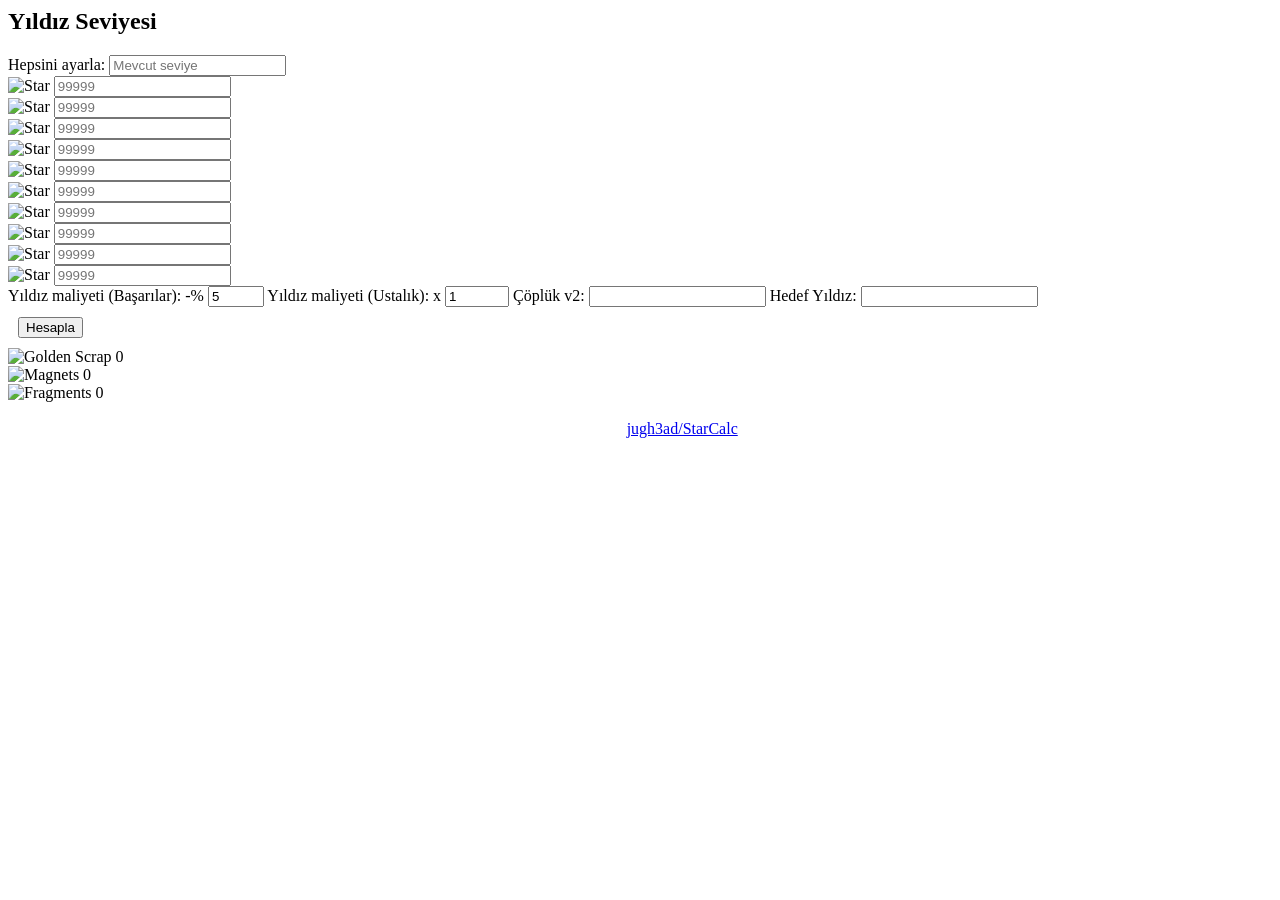
==== index.html @ fd8c0f7b "Update index.html" ====
<html xmlns="http://www.w3.org/1999/xhtml">

<head>
  <title>StarCalc</title>
  <meta name="viewport" content="width=device-width, initial-scale=1.0">
  <meta charset="UTF-8">
  <link type="text/css" rel="stylesheet" href="css/bootstrap.css" media="screen,projection" />
  <link type="text/css" rel="stylesheet" href="css/site.css" media="screen,projection" /> </head>

<body>
  <h2 class="text-center">Yıldız Seviyesi</h2>
  <div class="text-center">Hepsini ayarla:
    <input id="setAll" type="number" placeholder="Mevcut seviye" onkeyup="setAll()"> </div>
  <div class="d-grid gap-3">
    <div class="container">
      <div class="row d-flex justify-content-evenly">
        <div class="col starContainer">
          <label class="text-center"> <img class="starIcon" alt="Star">
            <input class="starInput centered" id="inpStar1" type="text" placeholder="99999" maxlength="5" onkeypress="isNumber(event)"> </label>
        </div>
        <div class="col starContainer">
          <label class="text-center"> <img class="starIcon" alt="Star">
            <input class="starInput centered" id="inpStar2" type="text" placeholder="99999" maxlength="5" onkeypress="isNumber(event)"> </label>
        </div>
      </div>
      <div class="row d-flex justify-content-evenly">
        <div class="col starContainer">
          <label class="text-center"> <img class="starIcon" alt="Star">
            <input class="starInput centered" id="inpStar3" type="text" placeholder="99999" maxlength="5" onkeypress="isNumber(event)"> </label>
        </div>
        <div class="col starContainer">
          <label class="text-center"> <img class="starIcon" alt="Star">
            <input class="starInput centered" id="inpStar4" type="text" placeholder="99999" maxlength="5" onkeypress="isNumber(event)"> </label>
        </div>
        <div class="col starContainer">
          <label class="text-center"> <img class="starIcon" alt="Star">
            <input class="starInput centered" id="inpStar5" type="text" placeholder="99999" maxlength="5" onkeypress="isNumber(event)"> </label>
        </div>
      </div>
      <div class="row d-flex justify-content-evenly">
        <div class="col starContainer">
          <label class="text-center"> <img class="starIcon" alt="Star">
            <input class="starInput centered" id="inpStar6" type="text" placeholder="99999" maxlength="5" onkeypress="isNumber(event)"> </label>
        </div>
        <div class="col starContainer">
          <label class="text-center"> <img class="starIcon" alt="Star">
            <input class="starInput centered" id="inpStar7" type="text" placeholder="99999" maxlength="5" onkeypress="isNumber(event)"> </label>
        </div>
        <div class="col starContainer">
          <label class="text-center"> <img class="starIcon" alt="Star">
            <input class="starInput centered" id="inpStar8" type="text" placeholder="99999" maxlength="5" onkeypress="isNumber(event)"> </label>
        </div>
      </div>
      <div class="row d-flex justify-content-evenly">
        <div class="col starContainer">
          <label class="text-center"> <img class="starIcon" alt="Star">
            <input class="starInput centered" id="inpStar9" type="text" placeholder="99999" maxlength="5" onkeypress="isNumber(event)"> </label>
        </div>
        <div class="col starContainer">
          <label class="text-center"> <img class="starIcon" alt="Star">
            <input class="starInput centered" id="inpStar10" type="text" placeholder="99999" maxlength="5" onkeypress="isNumber(event)"> </label>
        </div>
      </div>
    </div>
    <div class="input-group-sm">
      
      <label class="text-center"> <span class="h3 w-30">Yıldız maliyeti (Başarılar): -%</span>
        <input class="w-30" id="arch" type="number" placeholder="" value=5 min=0 max=5 step=0.1> </label>

      <label class="text-center"> <span class="h3 w-30">Yıldız maliyeti (Ustalık): x</span>
        <input class="w-30" id="master17" type="number" placeholder="" value=1 min=0 max=1 step=0.01> </label>
      
      <label class="text-center"> <span class="h3 w-30">Çöplük v2:</span>
        <input class="w-30" id="v2" type="number" placeholder=""> </label>
      <label class="text-center"> <span class="h3 w-30">Hedef Yıldız:</span>
        <input class="w-30" id="target" type="number" placeholder="" onkeyup="calculate() onchange="calculate()"> </label>
      <div class="text-center" style="padding: 10px;">
        <button class="btn btn-primary" onclick="calculate()">Hesapla</button>
      </div>
    </div>
    <div class="container">
      <div class="flex-column">
        <div class="flex-row"> <img class="gsIcon" alt="Golden Scrap">
          <label class="text-center"> <span class="h3 dispInput" id="gs">0</span> </label>
        </div>
        <div class="flex-row"> <img class="magIcon" alt="Magnets">
          <label class="text-center"> <span class="h3 dispInput" id="mag">0</span> </label>
        </div>
        <div class="flex-row"> <img class="fragmentIcon" alt="Fragments">
          <label class="text-center"> <span class="h3 dispInput" id="fragment">0</span> </label>
        </div>
      </div>
    </div>
  </div>
<br />
  <div style="color:white; text-align:center;">Forked from <a href="https://github.com/jugh3ad/StarCalc">jugh3ad/StarCalc</a> </div>
  <script type="text/javascript" src="js/bootstrap.bundle.js"></script>
  <script type="text/javascript" src="js/site.js"></script>
</body>

</html>
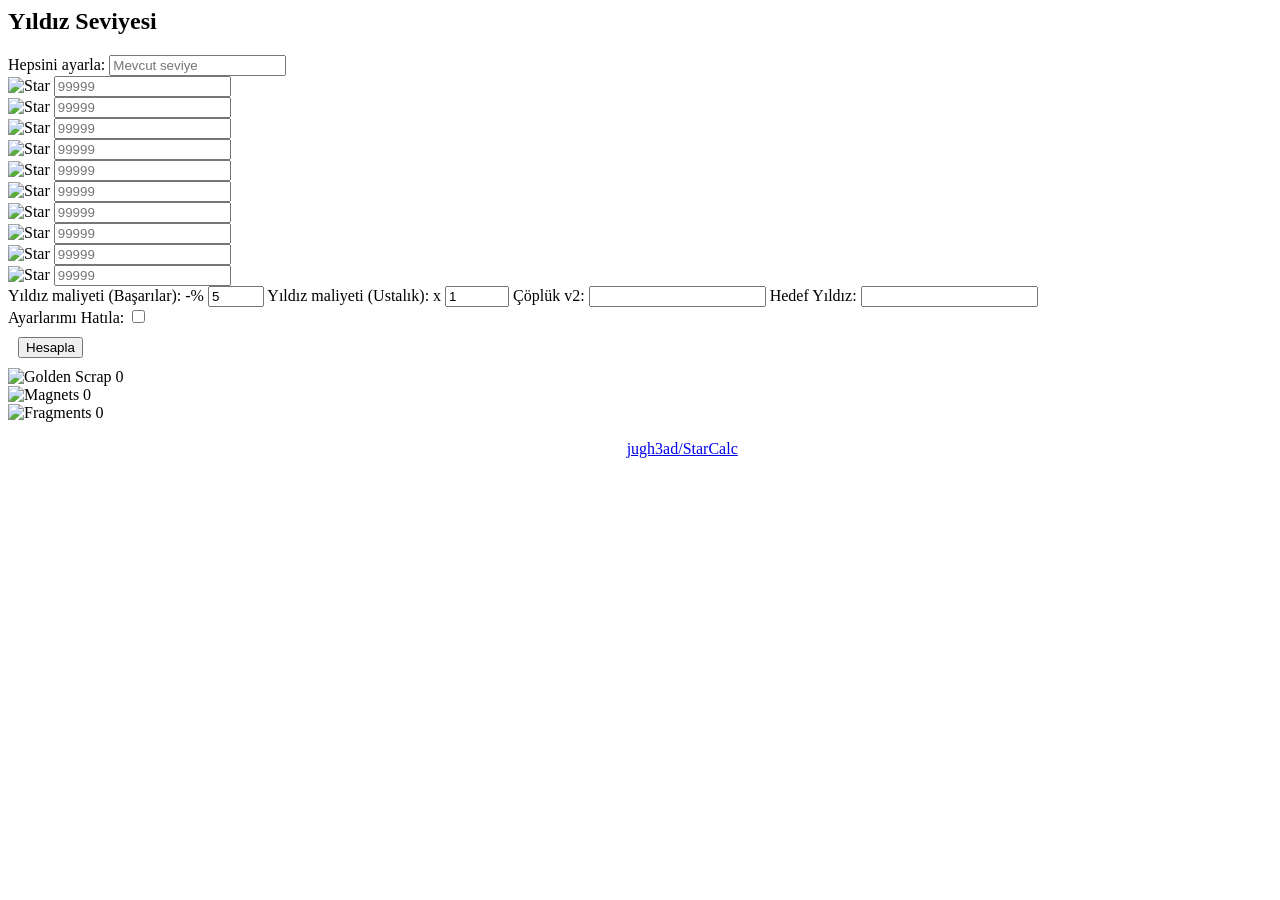
==== commit 5d947fb6: "Update index.html" ====
--- a/index.html
+++ b/index.html
@@ -10,7 +10,7 @@
 <body>
   <h2 class="text-center">Yıldız Seviyesi</h2>
   <div class="text-center">Hepsini ayarla:
-    <input id="setAll" type="number" placeholder="Mevcut seviye" onkeyup="setAll()"> </div>
+    <input id="setAll" type="number" placeholder="Mevcut seviye" onkeyup="setAll()" onchange="setAll()"> </div>
   <div class="d-grid gap-3">
     <div class="container">
       <div class="row d-flex justify-content-evenly">
@@ -73,7 +73,9 @@
       <label class="text-center"> <span class="h3 w-30">Çöplük v2:</span>
         <input class="w-30" id="v2" type="number" placeholder=""> </label>
       <label class="text-center"> <span class="h3 w-30">Hedef Yıldız:</span>
-        <input class="w-30" id="target" type="number" placeholder="" onkeyup="calculate() onchange="calculate()"> </label>
+        <input class="w-30" id="target" type="number" placeholder="" onkeyup="calculate()" onchange="calculate()"> </label>
+      <div class="text-center" ><span id = "lblSettings">Ayarlarımı Hatıla: </span>
+        <input id="rememberMe" type="checkbox" onchange="onRememberMeChange()"></div>
       <div class="text-center" style="padding: 10px;">
         <button class="btn btn-primary" onclick="calculate()">Hesapla</button>
       </div>
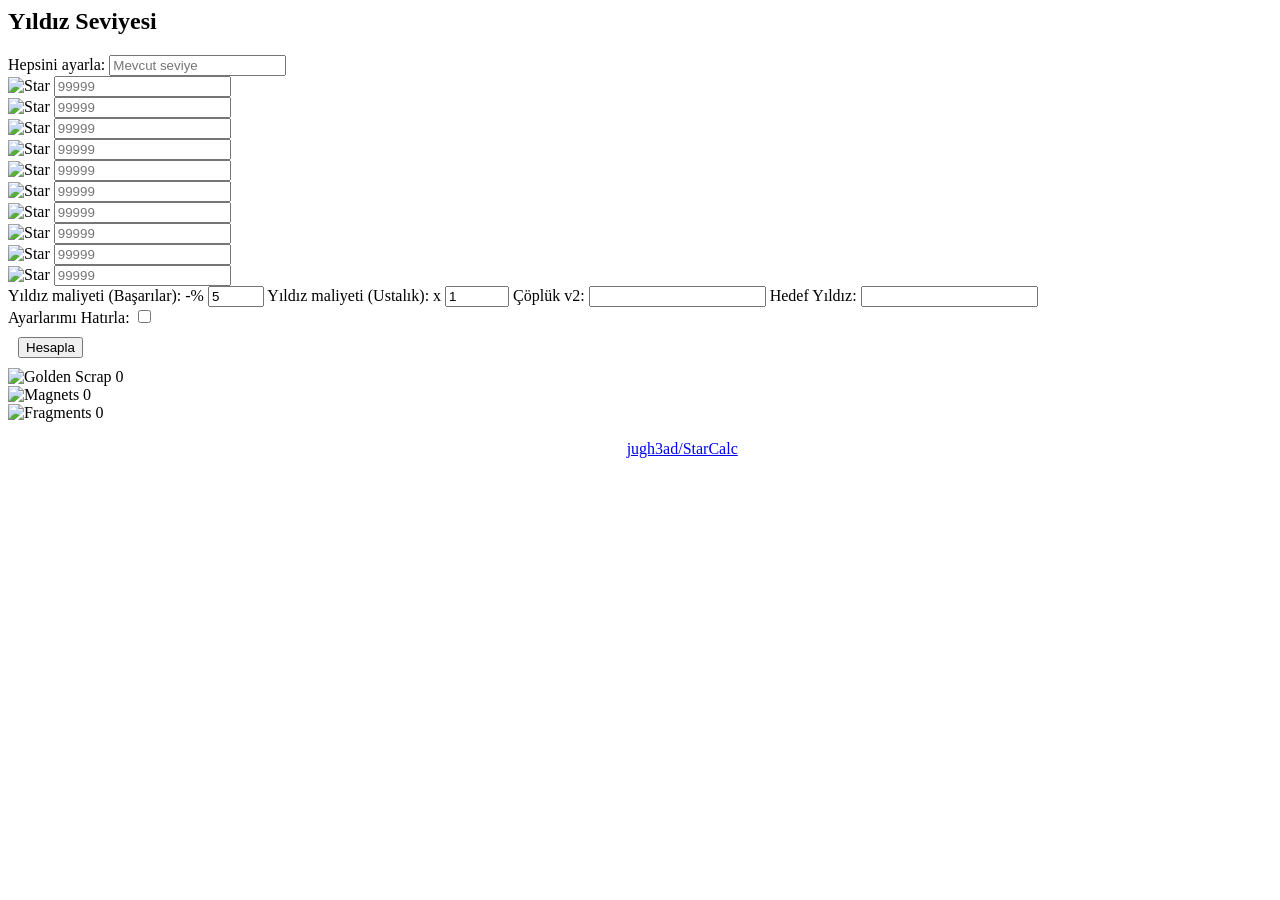
==== commit f5794867: "Update index.html" ====
--- a/index.html
+++ b/index.html
@@ -74,7 +74,7 @@
         <input class="w-30" id="v2" type="number" placeholder=""> </label>
       <label class="text-center"> <span class="h3 w-30">Hedef Yıldız:</span>
         <input class="w-30" id="target" type="number" placeholder="" onkeyup="calculate()" onchange="calculate()"> </label>
-      <div class="text-center" ><span id = "lblSettings">Ayarlarımı Hatıla: </span>
+      <div class="text-center"><span id="lblSettings">Ayarlarımı Hatırla: </span>
         <input id="rememberMe" type="checkbox" onchange="onRememberMeChange()"></div>
       <div class="text-center" style="padding: 10px;">
         <button class="btn btn-primary" onclick="calculate()">Hesapla</button>
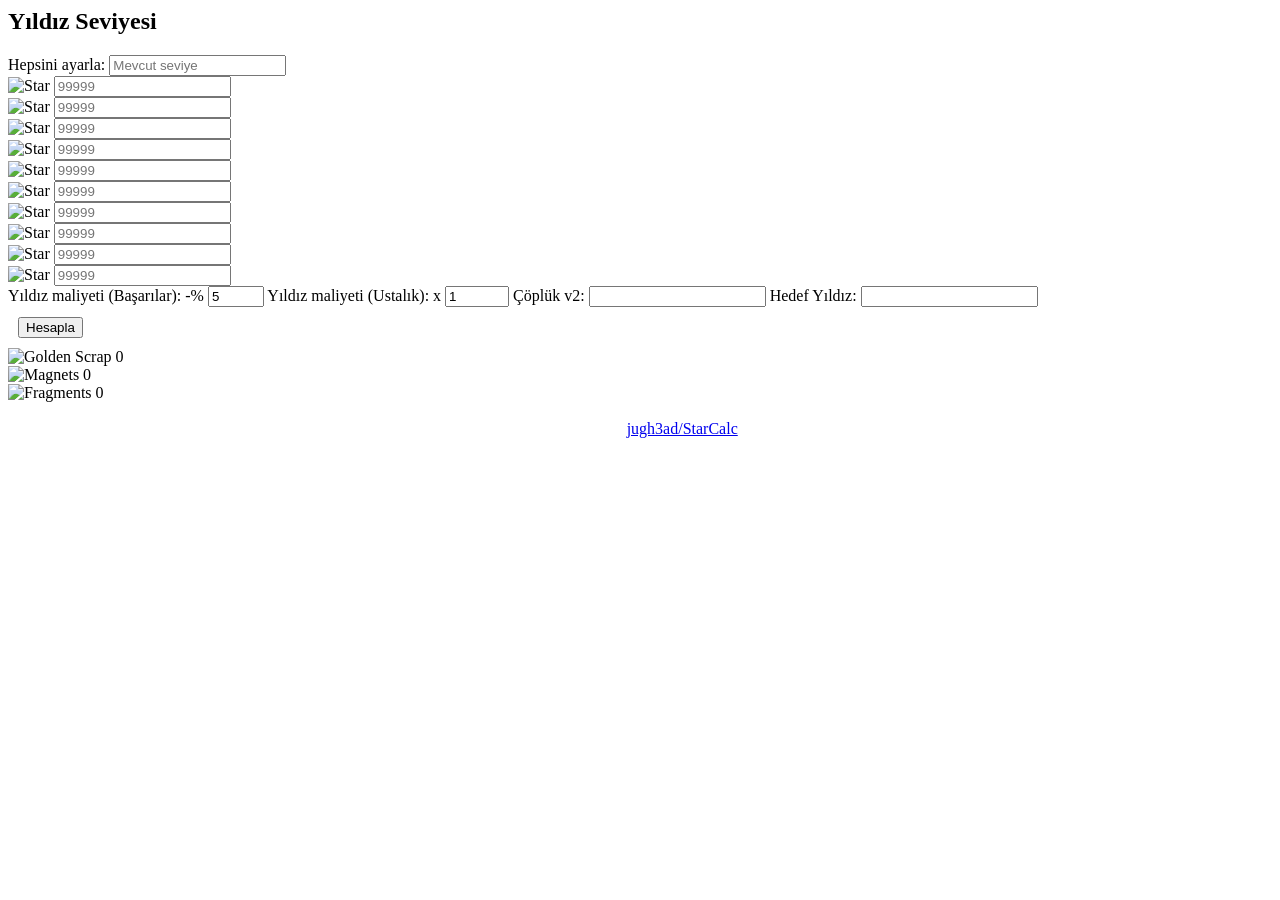
==== commit 6ff8ab7b: "Update index.html" ====
--- a/index.html
+++ b/index.html
@@ -74,8 +74,6 @@
         <input class="w-30" id="v2" type="number" placeholder=""> </label>
       <label class="text-center"> <span class="h3 w-30">Hedef Yıldız:</span>
         <input class="w-30" id="target" type="number" placeholder="" onkeyup="calculate()" onchange="calculate()"> </label>
-      <div class="text-center"><span id="lblSettings">Ayarlarımı Hatırla: </span>
-        <input id="rememberMe" type="checkbox" onchange="onRememberMeChange()"></div>
       <div class="text-center" style="padding: 10px;">
         <button class="btn btn-primary" onclick="calculate()">Hesapla</button>
       </div>
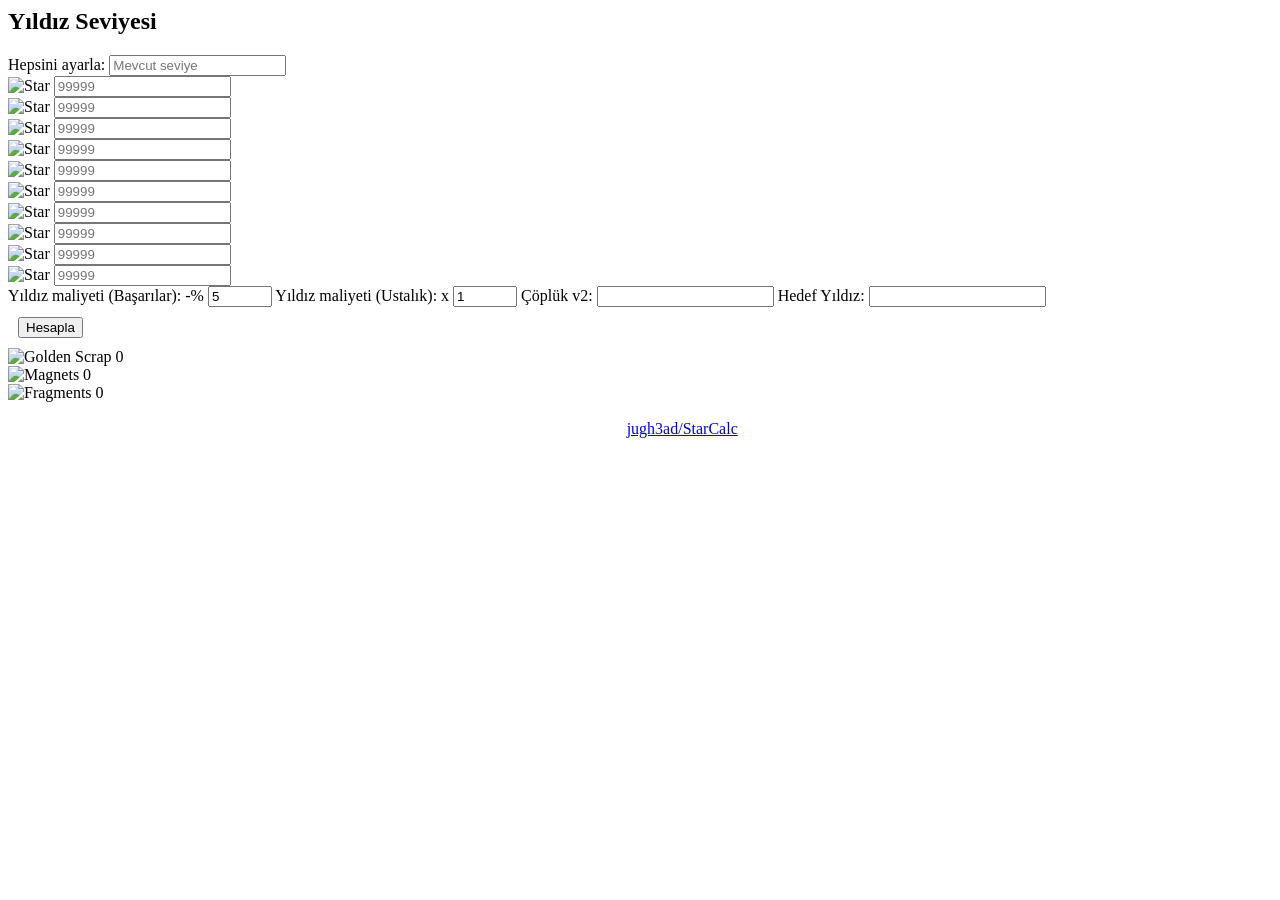
==== commit 7ffe6ff1: "Update index.html" ====
--- a/index.html
+++ b/index.html
@@ -65,7 +65,7 @@
     <div class="input-group-sm">
       
       <label class="text-center"> <span class="h3 w-30">Yıldız maliyeti (Başarılar): -%</span>
-        <input class="w-30" id="arch" type="number" placeholder="" value=5 min=0 max=5 step=0.1> </label>
+        <input class="w-30" id="arch" type="number" placeholder="" value=5 min=0 max=20 step=0.1> </label>
 
       <label class="text-center"> <span class="h3 w-30">Yıldız maliyeti (Ustalık): x</span>
         <input class="w-30" id="master17" type="number" placeholder="" value=1 min=0 max=1 step=0.01> </label>
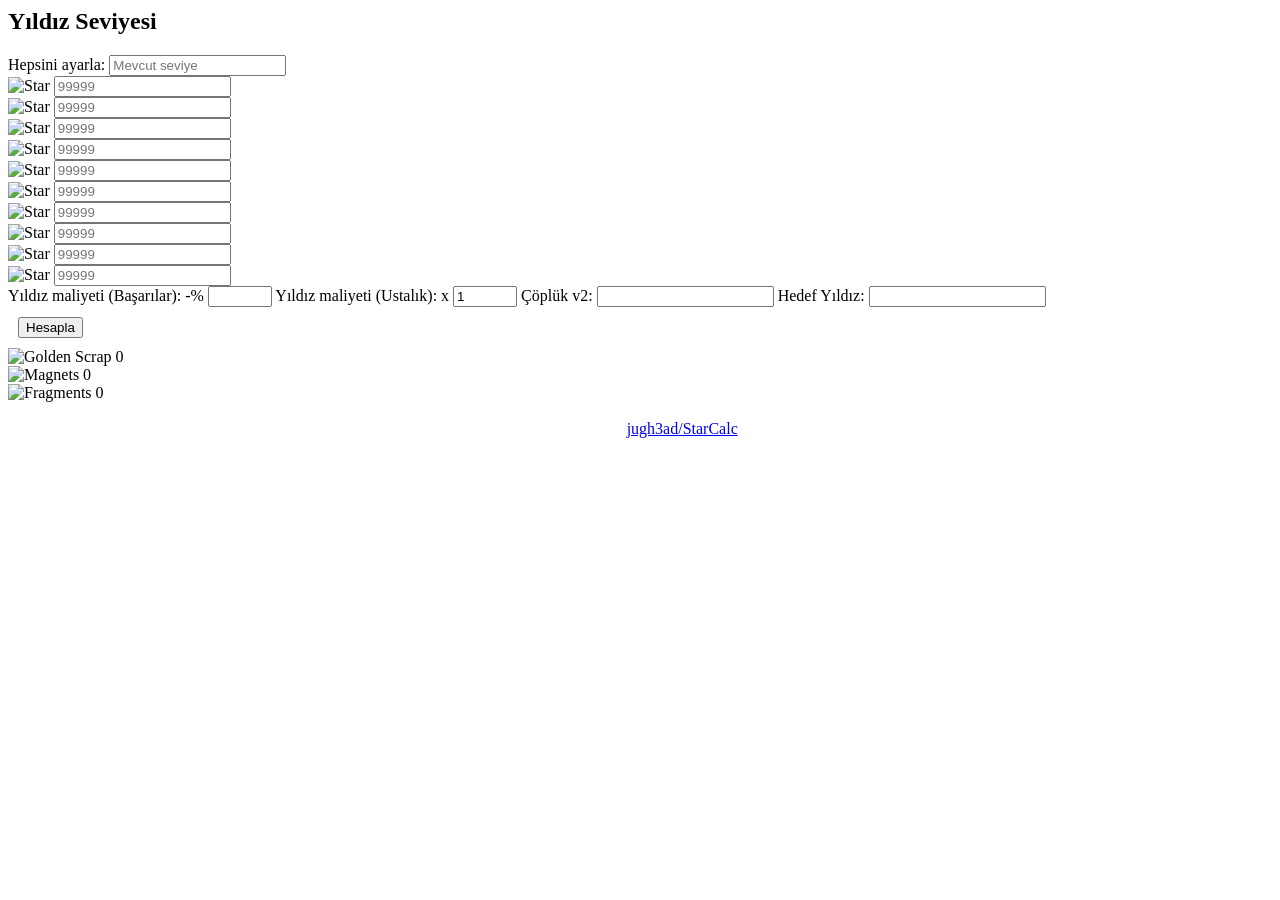
==== commit e6025425: "Update index.html" ====
--- a/index.html
+++ b/index.html
@@ -65,7 +65,7 @@
     <div class="input-group-sm">
       
       <label class="text-center"> <span class="h3 w-30">Yıldız maliyeti (Başarılar): -%</span>
-        <input class="w-30" id="arch" type="number" placeholder="" value=5 min=0 max=20 step=0.1> </label>
+        <input class="w-30" id="arch" type="number" placeholder="" min=0 max=20 step=0.1> </label>
 
       <label class="text-center"> <span class="h3 w-30">Yıldız maliyeti (Ustalık): x</span>
         <input class="w-30" id="master17" type="number" placeholder="" value=1 min=0 max=1 step=0.01> </label>
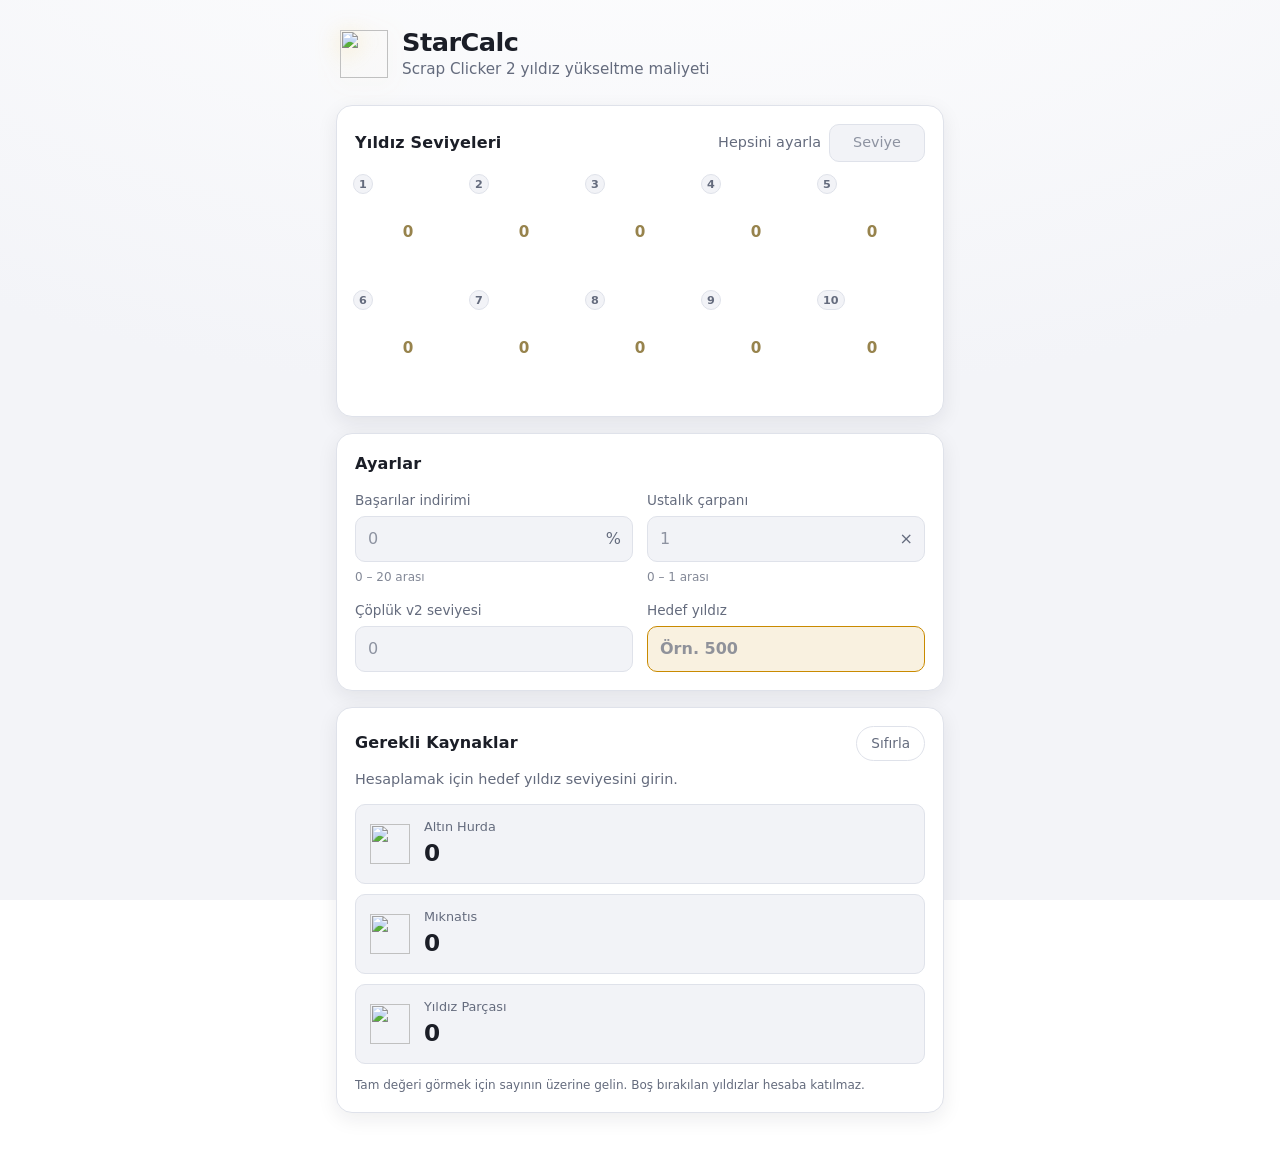
==== commit 907f12ca: "Refactor index.html with updated metadata and layout Updated the HTML structure, added metadata for " ====
--- a/index.html
+++ b/index.html
@@ -1,101 +1,106 @@
-<html xmlns="http://www.w3.org/1999/xhtml">
+<!doctype html>
+<html lang="tr">
 
 <head>
-  <title>StarCalc</title>
-  <meta name="viewport" content="width=device-width, initial-scale=1.0">
   <meta charset="UTF-8">
-  <link type="text/css" rel="stylesheet" href="css/bootstrap.css" media="screen,projection" />
-  <link type="text/css" rel="stylesheet" href="css/site.css" media="screen,projection" /> </head>
+  <meta name="viewport" content="width=device-width, initial-scale=1">
+  <title>StarCalc · Scrap Clicker 2 Yıldız Hesaplayıcı</title>
+  <meta name="description" content="Scrap Clicker 2 için yıldız yükseltme maliyeti hesaplayıcı: Altın Hurda, Mıknatıs ve Yıldız Parçası.">
+  <meta name="color-scheme" content="dark light">
+  <meta name="theme-color" content="#12141c">
+  <link rel="icon" type="image/png" href="imgs/Star.png">
+  <link rel="stylesheet" href="css/site.css">
+  <script src="js/site.js" defer></script>
+</head>
 
 <body>
-  <h2 class="text-center">Yıldız Seviyesi</h2>
-  <div class="text-center">Hepsini ayarla:
-    <input id="setAll" type="number" placeholder="Mevcut seviye" onkeyup="setAll()" onchange="setAll()"> </div>
-  <div class="d-grid gap-3">
-    <div class="container">
-      <div class="row d-flex justify-content-evenly">
-        <div class="col starContainer">
-          <label class="text-center"> <img class="starIcon" alt="Star">
-            <input class="starInput centered" id="inpStar1" type="text" placeholder="99999" maxlength="5" onkeypress="isNumber(event)"> </label>
+  <main class="app">
+    <header class="app-header">
+      <img src="imgs/Star.png" alt="" width="48" height="48">
+      <div>
+        <h1>StarCalc</h1>
+        <p>Scrap Clicker 2 yıldız yükseltme maliyeti</p>
+      </div>
+    </header>
+
+    <section class="card" aria-labelledby="starsTitle">
+      <div class="card-head">
+        <h2 id="starsTitle">Yıldız Seviyeleri</h2>
+        <label class="inline-field">
+          <span>Hepsini ayarla</span>
+          <input id="setAll" type="text" inputmode="numeric" autocomplete="off" placeholder="Seviye">
+        </label>
+      </div>
+      <div class="star-grid" id="starGrid"></div>
+      <template id="starTemplate">
+        <label class="star">
+          <span class="star-index"></span>
+          <input type="text" inputmode="numeric" autocomplete="off" placeholder="0" maxlength="5">
+        </label>
+      </template>
+    </section>
+
+    <section class="card" aria-labelledby="settingsTitle">
+      <h2 id="settingsTitle">Ayarlar</h2>
+      <div class="fields">
+        <label class="field">
+          <span>Başarılar indirimi</span>
+          <span class="input-wrap" data-unit="%">
+            <input id="arch" type="number" inputmode="decimal" min="0" max="20" step="0.1" placeholder="0">
+          </span>
+          <small>0 – 20 arası</small>
+        </label>
+        <label class="field">
+          <span>Ustalık çarpanı</span>
+          <span class="input-wrap" data-unit="×">
+            <input id="master17" type="number" inputmode="decimal" min="0" max="1" step="0.01" placeholder="1">
+          </span>
+          <small>0 – 1 arası</small>
+        </label>
+        <label class="field">
+          <span>Çöplük v2 seviyesi</span>
+          <input id="v2" type="number" inputmode="numeric" min="0" step="1" placeholder="0">
+        </label>
+        <label class="field field-accent">
+          <span>Hedef yıldız</span>
+          <input id="target" type="number" inputmode="numeric" min="0" step="1" placeholder="Örn. 500">
+        </label>
+      </div>
+    </section>
+
+    <section class="card results" aria-labelledby="resultsTitle">
+      <div class="card-head">
+        <h2 id="resultsTitle">Gerekli Kaynaklar</h2>
+        <button id="reset" type="button" class="btn-ghost">Sıfırla</button>
+      </div>
+      <p id="summary" class="summary" aria-live="polite"></p>
+      <div class="result-grid">
+        <div class="result">
+          <img src="imgs/GoldenScrap.png" alt="" width="40" height="40">
+          <div>
+            <span class="result-label">Altın Hurda</span>
+            <output id="gs">0</output>
+          </div>
         </div>
-        <div class="col starContainer">
-          <label class="text-center"> <img class="starIcon" alt="Star">
-            <input class="starInput centered" id="inpStar2" type="text" placeholder="99999" maxlength="5" onkeypress="isNumber(event)"> </label>
+        <div class="result">
+          <img src="imgs/magnet.png" alt="" width="40" height="40">
+          <div>
+            <span class="result-label">Mıknatıs</span>
+            <output id="mag">0</output>
+          </div>
+        </div>
+        <div class="result">
+          <img src="imgs/starfragment.png" alt="" width="40" height="40">
+          <div>
+            <span class="result-label">Yıldız Parçası</span>
+            <output id="fragment">0</output>
+          </div>
         </div>
       </div>
-      <div class="row d-flex justify-content-evenly">
-        <div class="col starContainer">
-          <label class="text-center"> <img class="starIcon" alt="Star">
-            <input class="starInput centered" id="inpStar3" type="text" placeholder="99999" maxlength="5" onkeypress="isNumber(event)"> </label>
-        </div>
-        <div class="col starContainer">
-          <label class="text-center"> <img class="starIcon" alt="Star">
-            <input class="starInput centered" id="inpStar4" type="text" placeholder="99999" maxlength="5" onkeypress="isNumber(event)"> </label>
-        </div>
-        <div class="col starContainer">
-          <label class="text-center"> <img class="starIcon" alt="Star">
-            <input class="starInput centered" id="inpStar5" type="text" placeholder="99999" maxlength="5" onkeypress="isNumber(event)"> </label>
-        </div>
-      </div>
-      <div class="row d-flex justify-content-evenly">
-        <div class="col starContainer">
-          <label class="text-center"> <img class="starIcon" alt="Star">
-            <input class="starInput centered" id="inpStar6" type="text" placeholder="99999" maxlength="5" onkeypress="isNumber(event)"> </label>
-        </div>
-        <div class="col starContainer">
-          <label class="text-center"> <img class="starIcon" alt="Star">
-            <input class="starInput centered" id="inpStar7" type="text" placeholder="99999" maxlength="5" onkeypress="isNumber(event)"> </label>
-        </div>
-        <div class="col starContainer">
-          <label class="text-center"> <img class="starIcon" alt="Star">
-            <input class="starInput centered" id="inpStar8" type="text" placeholder="99999" maxlength="5" onkeypress="isNumber(event)"> </label>
-        </div>
-      </div>
-      <div class="row d-flex justify-content-evenly">
-        <div class="col starContainer">
-          <label class="text-center"> <img class="starIcon" alt="Star">
-            <input class="starInput centered" id="inpStar9" type="text" placeholder="99999" maxlength="5" onkeypress="isNumber(event)"> </label>
-        </div>
-        <div class="col starContainer">
-          <label class="text-center"> <img class="starIcon" alt="Star">
-            <input class="starInput centered" id="inpStar10" type="text" placeholder="99999" maxlength="5" onkeypress="isNumber(event)"> </label>
-        </div>
-      </div>
-    </div>
-    <div class="input-group-sm">
-      
-      <label class="text-center"> <span class="h3 w-30">Yıldız maliyeti (Başarılar): -%</span>
-        <input class="w-30" id="arch" type="number" placeholder="" min=0 max=20 step=0.1> </label>
+      <p class="hint">Tam değeri görmek için sayının üzerine gelin. Boş bırakılan yıldızlar hesaba katılmaz.</p>
+    </section>
 
-      <label class="text-center"> <span class="h3 w-30">Yıldız maliyeti (Ustalık): x</span>
-        <input class="w-30" id="master17" type="number" placeholder="" value=1 min=0 max=1 step=0.01> </label>
-      
-      <label class="text-center"> <span class="h3 w-30">Çöplük v2:</span>
-        <input class="w-30" id="v2" type="number" placeholder=""> </label>
-      <label class="text-center"> <span class="h3 w-30">Hedef Yıldız:</span>
-        <input class="w-30" id="target" type="number" placeholder="" onkeyup="calculate()" onchange="calculate()"> </label>
-      <div class="text-center" style="padding: 10px;">
-        <button class="btn btn-primary" onclick="calculate()">Hesapla</button>
-      </div>
-    </div>
-    <div class="container">
-      <div class="flex-column">
-        <div class="flex-row"> <img class="gsIcon" alt="Golden Scrap">
-          <label class="text-center"> <span class="h3 dispInput" id="gs">0</span> </label>
-        </div>
-        <div class="flex-row"> <img class="magIcon" alt="Magnets">
-          <label class="text-center"> <span class="h3 dispInput" id="mag">0</span> </label>
-        </div>
-        <div class="flex-row"> <img class="fragmentIcon" alt="Fragments">
-          <label class="text-center"> <span class="h3 dispInput" id="fragment">0</span> </label>
-        </div>
-      </div>
-    </div>
-  </div>
-<br />
-  <div style="color:white; text-align:center;">Forked from <a href="https://github.com/jugh3ad/StarCalc">jugh3ad/StarCalc</a> </div>
-  <script type="text/javascript" src="js/bootstrap.bundle.js"></script>
-  <script type="text/javascript" src="js/site.js"></script>
+  </main>
 </body>
 
 </html>
--- a/css/site.css
+++ b/css/site.css
@@ -0,0 +1,396 @@
+:root {
+  --bg: #0f1117;
+  --bg-glow: #1d2233;
+  --surface: #171a24;
+  --surface-2: #1f2330;
+  --border: #2a2f3f;
+  --text: #e9ecf3;
+  --muted: #8e95a8;
+  --accent: #f5c542;
+  --accent-soft: rgba(245, 197, 66, 0.14);
+  --success: #4ccf8a;
+  --radius: 16px;
+  --radius-sm: 10px;
+  --shadow: 0 10px 30px rgba(0, 0, 0, 0.35);
+  color-scheme: dark;
+}
+
+@media (prefers-color-scheme: light) {
+  :root {
+    --bg: #f3f4f8;
+    --bg-glow: #ffffff;
+    --surface: #ffffff;
+    --surface-2: #f2f3f7;
+    --border: #dfe2ea;
+    --text: #1b1e27;
+    --muted: #646b7d;
+    --accent: #c98a00;
+    --accent-soft: rgba(201, 138, 0, 0.12);
+    --success: #1f9d5c;
+    --shadow: 0 6px 20px rgba(20, 24, 40, 0.08);
+    color-scheme: light;
+  }
+}
+
+*,
+*::before,
+*::after {
+  box-sizing: border-box;
+}
+
+html {
+  -webkit-text-size-adjust: 100%;
+}
+
+body {
+  margin: 0;
+  min-height: 100vh;
+  font-family: system-ui, -apple-system, "Segoe UI", Roboto, "Helvetica Neue", Arial, sans-serif;
+  font-size: 16px;
+  line-height: 1.5;
+  color: var(--text);
+  background: radial-gradient(1200px 600px at 50% -200px, var(--bg-glow), var(--bg)) fixed;
+}
+
+.app {
+  width: 100%;
+  max-width: 640px;
+  margin: 0 auto;
+  padding: 24px 16px 40px;
+  display: grid;
+  gap: 16px;
+}
+
+/* --- Başlık --- */
+
+.app-header {
+  display: flex;
+  align-items: center;
+  gap: 14px;
+  padding: 4px 4px 8px;
+}
+
+.app-header img {
+  filter: drop-shadow(0 4px 12px rgba(245, 197, 66, 0.4));
+}
+
+.app-header h1 {
+  margin: 0;
+  font-size: 1.6rem;
+  line-height: 1.1;
+  letter-spacing: -0.02em;
+}
+
+.app-header p {
+  margin: 2px 0 0;
+  color: var(--muted);
+  font-size: 0.95rem;
+}
+
+/* --- Kartlar --- */
+
+.card {
+  background: var(--surface);
+  border: 1px solid var(--border);
+  border-radius: var(--radius);
+  padding: 18px;
+  box-shadow: var(--shadow);
+}
+
+.card h2 {
+  margin: 0 0 14px;
+  font-size: 1rem;
+  font-weight: 600;
+  letter-spacing: 0.01em;
+}
+
+.card-head {
+  display: flex;
+  align-items: center;
+  justify-content: space-between;
+  gap: 12px;
+  flex-wrap: wrap;
+  margin-bottom: 14px;
+}
+
+.card-head h2 {
+  margin: 0;
+}
+
+/* --- Form öğeleri --- */
+
+input {
+  font: inherit;
+  color: var(--text);
+  background: var(--surface-2);
+  border: 1px solid var(--border);
+  border-radius: var(--radius-sm);
+  padding: 10px 12px;
+  width: 100%;
+  min-width: 0;
+  transition: border-color 0.15s, box-shadow 0.15s;
+}
+
+input::placeholder {
+  color: var(--muted);
+  opacity: 0.7;
+}
+
+input:focus {
+  outline: none;
+  border-color: var(--accent);
+  box-shadow: 0 0 0 3px var(--accent-soft);
+}
+
+input[type="number"] {
+  -moz-appearance: textfield;
+  appearance: textfield;
+}
+
+input[type="number"]::-webkit-inner-spin-button,
+input[type="number"]::-webkit-outer-spin-button {
+  -webkit-appearance: none;
+  margin: 0;
+}
+
+.inline-field {
+  display: flex;
+  align-items: center;
+  gap: 8px;
+  font-size: 0.9rem;
+  color: var(--muted);
+}
+
+.inline-field input {
+  width: 96px;
+  padding: 7px 10px;
+  text-align: center;
+}
+
+/* --- Yıldız ızgarası --- */
+
+.star-grid {
+  display: grid;
+  grid-template-columns: repeat(5, 1fr);
+  gap: 10px;
+}
+
+.star {
+  position: relative;
+  aspect-ratio: 1;
+  display: grid;
+  place-items: center;
+  cursor: text;
+}
+
+.star::before {
+  content: "";
+  position: absolute;
+  inset: 0;
+  background: url("../imgs/Star.png") center / contain no-repeat;
+  transition: transform 0.2s, filter 0.2s;
+}
+
+.star:focus-within::before {
+  transform: scale(1.06);
+  filter: drop-shadow(0 0 10px rgba(245, 197, 66, 0.55));
+}
+
+.star.is-done::before {
+  filter: saturate(0.4) brightness(0.8);
+}
+
+.star input {
+  position: relative;
+  width: 64%;
+  padding: 2px 0;
+  margin-top: 8%;
+  text-align: center;
+  font-weight: 700;
+  font-size: 0.95rem;
+  color: #2b1d00;
+  background: transparent;
+  border: 0;
+  border-radius: 6px;
+}
+
+.star input::placeholder {
+  color: #6b4f00;
+}
+
+.star input:focus {
+  box-shadow: none;
+  background: rgba(255, 255, 255, 0.35);
+}
+
+.star-index {
+  position: absolute;
+  top: -2px;
+  left: -2px;
+  z-index: 1;
+  min-width: 20px;
+  height: 20px;
+  padding: 0 5px;
+  border-radius: 999px;
+  font-size: 0.7rem;
+  font-weight: 700;
+  line-height: 20px;
+  text-align: center;
+  color: var(--muted);
+  background: var(--surface-2);
+  border: 1px solid var(--border);
+}
+
+.star.is-done .star-index {
+  color: #fff;
+  background: var(--success);
+  border-color: transparent;
+}
+
+/* --- Ayarlar --- */
+
+.fields {
+  display: grid;
+  grid-template-columns: repeat(2, minmax(0, 1fr));
+  gap: 14px;
+}
+
+.field {
+  display: grid;
+  gap: 6px;
+  align-content: start;
+}
+
+.field > span:first-child {
+  font-size: 0.85rem;
+  color: var(--muted);
+}
+
+.field small {
+  font-size: 0.75rem;
+  color: var(--muted);
+  opacity: 0.8;
+}
+
+.field-accent input {
+  border-color: var(--accent);
+  background: var(--accent-soft);
+  font-weight: 600;
+}
+
+.input-wrap {
+  position: relative;
+  display: block;
+}
+
+.input-wrap input {
+  padding-right: 34px;
+}
+
+.input-wrap::after {
+  content: attr(data-unit);
+  position: absolute;
+  right: 12px;
+  top: 50%;
+  transform: translateY(-50%);
+  color: var(--muted);
+  pointer-events: none;
+}
+
+/* --- Sonuçlar --- */
+
+.summary {
+  margin: -6px 0 14px;
+  color: var(--muted);
+  font-size: 0.9rem;
+}
+
+.summary:empty {
+  display: none;
+}
+
+.result-grid {
+  display: grid;
+  gap: 10px;
+}
+
+.result {
+  display: flex;
+  align-items: center;
+  gap: 14px;
+  padding: 12px 14px;
+  background: var(--surface-2);
+  border: 1px solid var(--border);
+  border-radius: var(--radius-sm);
+}
+
+.result img {
+  flex: none;
+  object-fit: contain;
+}
+
+.result > div {
+  display: grid;
+  min-width: 0;
+}
+
+.result-label {
+  font-size: 0.8rem;
+  color: var(--muted);
+}
+
+.result output {
+  font-size: 1.45rem;
+  font-weight: 700;
+  font-variant-numeric: tabular-nums;
+  letter-spacing: -0.01em;
+  overflow-wrap: anywhere;
+  cursor: help;
+}
+
+.hint {
+  margin: 12px 0 0;
+  font-size: 0.75rem;
+  color: var(--muted);
+}
+
+.btn-ghost {
+  font: inherit;
+  font-size: 0.85rem;
+  color: var(--muted);
+  background: transparent;
+  border: 1px solid var(--border);
+  border-radius: 999px;
+  padding: 6px 14px;
+  cursor: pointer;
+  transition: color 0.15s, border-color 0.15s;
+}
+
+.btn-ghost:hover,
+.btn-ghost:focus-visible {
+  color: var(--text);
+  border-color: var(--muted);
+  outline: none;
+}
+
+/* --- Küçük ekranlar --- */
+
+@media (max-width: 420px) {
+  .star-grid {
+    gap: 6px;
+  }
+
+  .star input {
+    font-size: 0.8rem;
+  }
+
+  .fields {
+    grid-template-columns: 1fr;
+  }
+}
+
+@media (prefers-reduced-motion: reduce) {
+  * {
+    transition: none !important;
+  }
+}
